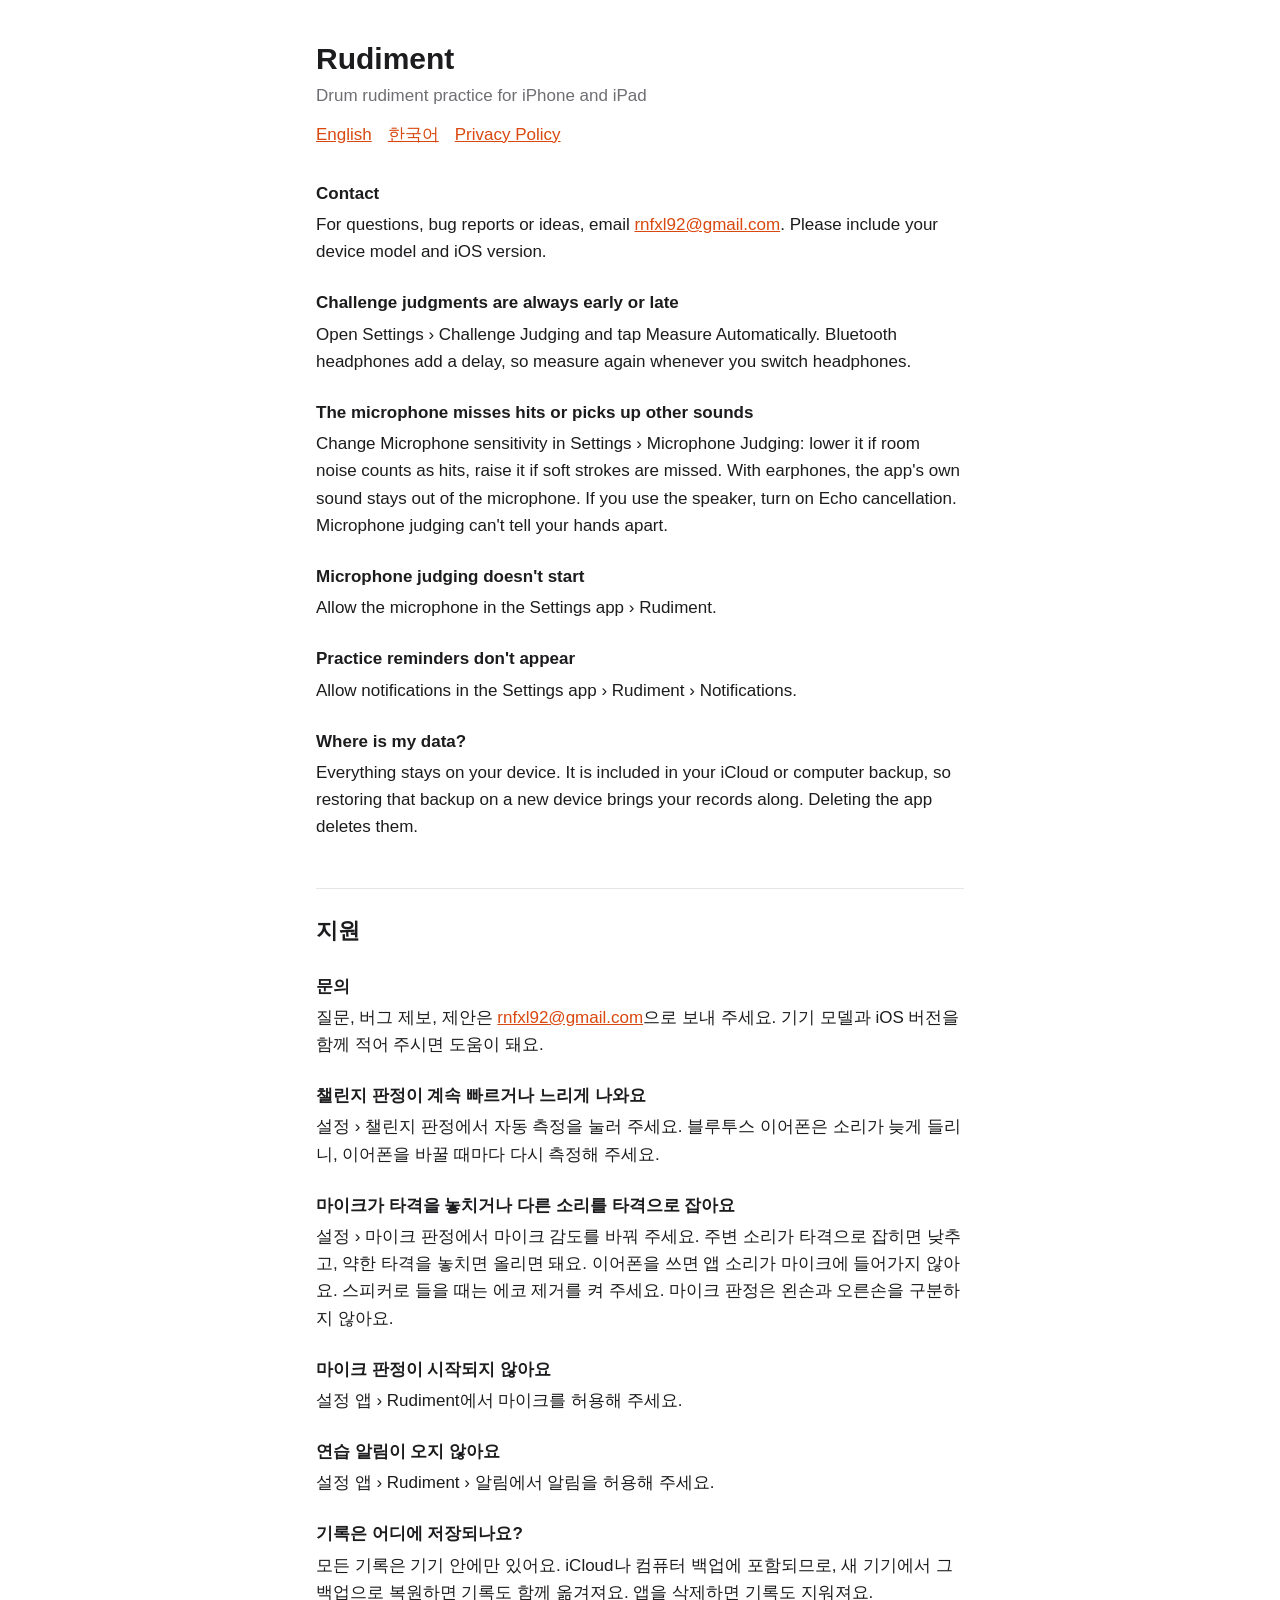
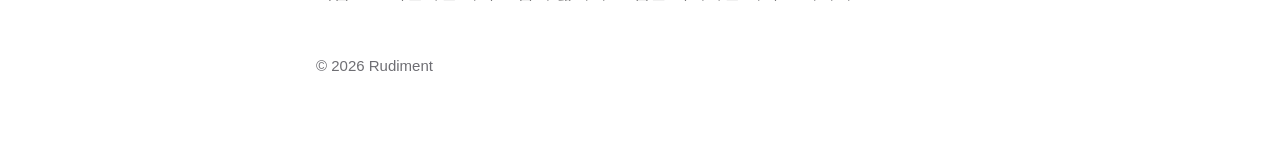
==== index.html @ a36a0d9f "Add the Rudiment support page and privacy policy Co-Authored-By: Claude Opus 5.5 <noreply@anthropic." ====
<!doctype html>
<html lang="en">
<head>
  <meta charset="utf-8">
  <meta name="viewport" content="width=device-width, initial-scale=1">
  <title>Rudiment Support</title>
  <link rel="stylesheet" href="style.css">
</head>
<body>
<main>
  <header>
    <h1>Rudiment</h1>
    <p class="muted">Drum rudiment practice for iPhone and iPad</p>
    <nav><a href="#en">English</a><a href="#ko" lang="ko">한국어</a><a href="privacy.html">Privacy Policy</a></nav>
  </header>

  <section id="en">
    <h3>Contact</h3>
    <p>For questions, bug reports or ideas, email <a href="mailto:rnfxl92@gmail.com">rnfxl92@gmail.com</a>. Please include your device model and iOS version.</p>

    <h3>Challenge judgments are always early or late</h3>
    <p>Open Settings › Challenge Judging and tap Measure Automatically. Bluetooth headphones add a delay, so measure again whenever you switch headphones.</p>

    <h3>The microphone misses hits or picks up other sounds</h3>
    <p>Change Microphone sensitivity in Settings › Microphone Judging: lower it if room noise counts as hits, raise it if soft strokes are missed. With earphones, the app's own sound stays out of the microphone. If you use the speaker, turn on Echo cancellation. Microphone judging can't tell your hands apart.</p>

    <h3>Microphone judging doesn't start</h3>
    <p>Allow the microphone in the Settings app › Rudiment.</p>

    <h3>Practice reminders don't appear</h3>
    <p>Allow notifications in the Settings app › Rudiment › Notifications.</p>

    <h3>Where is my data?</h3>
    <p>Everything stays on your device. It is included in your iCloud or computer backup, so restoring that backup on a new device brings your records along. Deleting the app deletes them.</p>
  </section>

  <section id="ko" lang="ko">
    <h2>지원</h2>

    <h3>문의</h3>
    <p>질문, 버그 제보, 제안은 <a href="mailto:rnfxl92@gmail.com">rnfxl92@gmail.com</a>으로 보내 주세요. 기기 모델과 iOS 버전을 함께 적어 주시면 도움이 돼요.</p>

    <h3>챌린지 판정이 계속 빠르거나 느리게 나와요</h3>
    <p>설정 › 챌린지 판정에서 자동 측정을 눌러 주세요. 블루투스 이어폰은 소리가 늦게 들리니, 이어폰을 바꿀 때마다 다시 측정해 주세요.</p>

    <h3>마이크가 타격을 놓치거나 다른 소리를 타격으로 잡아요</h3>
    <p>설정 › 마이크 판정에서 마이크 감도를 바꿔 주세요. 주변 소리가 타격으로 잡히면 낮추고, 약한 타격을 놓치면 올리면 돼요. 이어폰을 쓰면 앱 소리가 마이크에 들어가지 않아요. 스피커로 들을 때는 에코 제거를 켜 주세요. 마이크 판정은 왼손과 오른손을 구분하지 않아요.</p>

    <h3>마이크 판정이 시작되지 않아요</h3>
    <p>설정 앱 › Rudiment에서 마이크를 허용해 주세요.</p>

    <h3>연습 알림이 오지 않아요</h3>
    <p>설정 앱 › Rudiment › 알림에서 알림을 허용해 주세요.</p>

    <h3>기록은 어디에 저장되나요?</h3>
    <p>모든 기록은 기기 안에만 있어요. iCloud나 컴퓨터 백업에 포함되므로, 새 기기에서 그 백업으로 복원하면 기록도 함께 옮겨져요. 앱을 삭제하면 기록도 지워져요.</p>
  </section>

  <footer>© 2026 Rudiment</footer>
</main>
</body>
</html>
---- style.css ----
:root {
  --bg: #ffffff;
  --text: #1c1c1e;
  --muted: #6e6e73;
  --line: #e5e5ea;
  --accent: #d9480f;
  color-scheme: light dark;
}

@media (prefers-color-scheme: dark) {
  :root {
    --bg: #111113;
    --text: #f2f2f7;
    --muted: #a1a1a6;
    --line: #2c2c2e;
    --accent: #ff8a4c;
  }
}

* { box-sizing: border-box; }

body {
  margin: 0;
  background: var(--bg);
  color: var(--text);
  font: 17px/1.6 -apple-system, BlinkMacSystemFont, "Apple SD Gothic Neo", "Segoe UI", sans-serif;
}

main {
  max-width: 680px;
  margin: 0 auto;
  padding: 40px 16px 64px;
}

header { margin-bottom: 32px; }
h1 { font-size: 30px; line-height: 1.25; margin: 0 0 4px; }
h2 { font-size: 22px; margin: 48px 0 8px; padding-top: 24px; border-top: 1px solid var(--line); }
h3 { font-size: 17px; margin: 24px 0 4px; }
p, ul { margin: 0 0 12px; }
ul { padding-left: 20px; }
a { color: var(--accent); }
.muted { color: var(--muted); }
nav a { margin-right: 16px; }
footer { margin-top: 48px; font-size: 15px; color: var(--muted); }
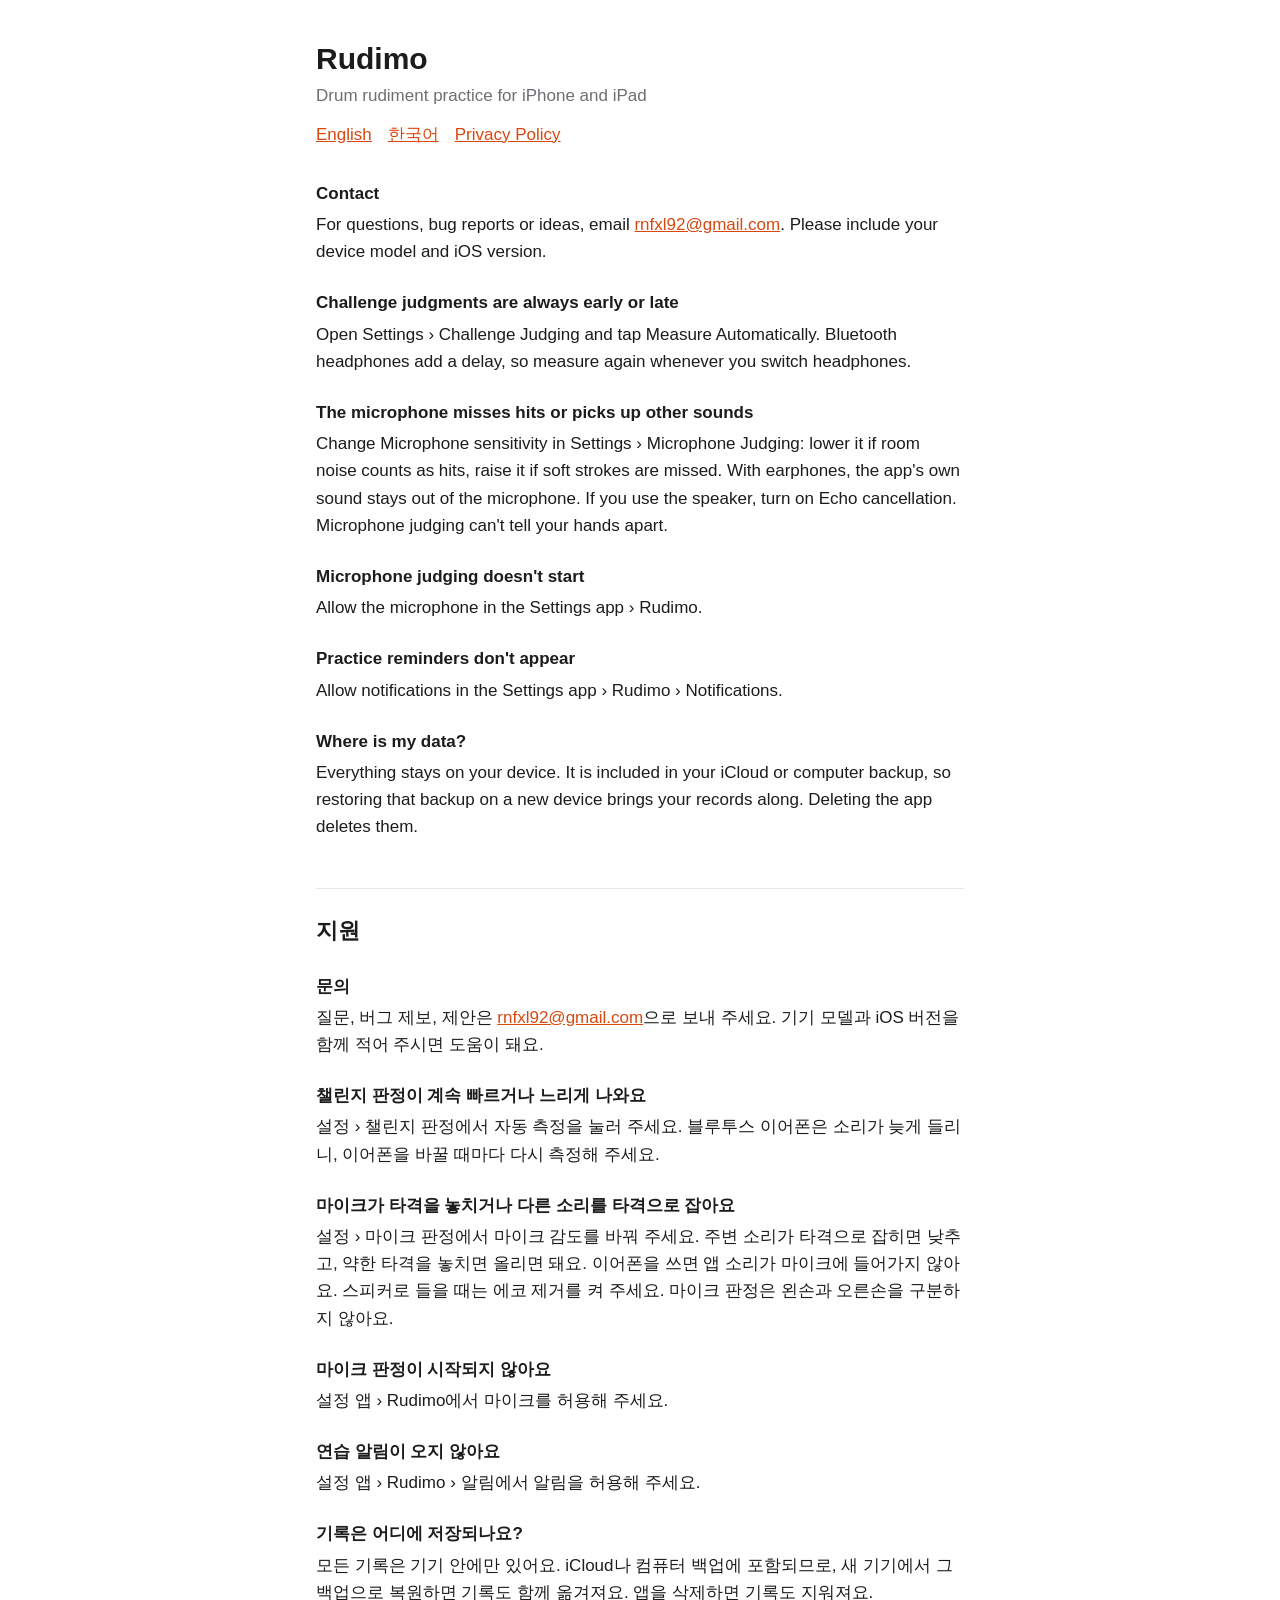
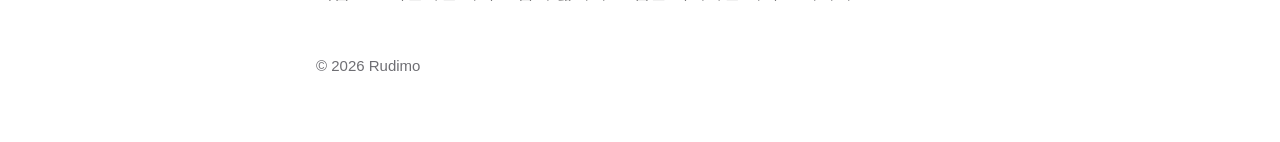
==== commit b5efac82: "Rename the app to Rudimo Co-Authored-By: Claude Opus 5.5 <noreply@anthropic.com>" ====
--- a/index.html
+++ b/index.html
@@ -3,13 +3,13 @@
 <head>
   <meta charset="utf-8">
   <meta name="viewport" content="width=device-width, initial-scale=1">
-  <title>Rudiment Support</title>
+  <title>Rudimo Support</title>
   <link rel="stylesheet" href="style.css">
 </head>
 <body>
 <main>
   <header>
-    <h1>Rudiment</h1>
+    <h1>Rudimo</h1>
     <p class="muted">Drum rudiment practice for iPhone and iPad</p>
     <nav><a href="#en">English</a><a href="#ko" lang="ko">한국어</a><a href="privacy.html">Privacy Policy</a></nav>
   </header>
@@ -25,10 +25,10 @@
     <p>Change Microphone sensitivity in Settings › Microphone Judging: lower it if room noise counts as hits, raise it if soft strokes are missed. With earphones, the app's own sound stays out of the microphone. If you use the speaker, turn on Echo cancellation. Microphone judging can't tell your hands apart.</p>
 
     <h3>Microphone judging doesn't start</h3>
-    <p>Allow the microphone in the Settings app › Rudiment.</p>
+    <p>Allow the microphone in the Settings app › Rudimo.</p>
 
     <h3>Practice reminders don't appear</h3>
-    <p>Allow notifications in the Settings app › Rudiment › Notifications.</p>
+    <p>Allow notifications in the Settings app › Rudimo › Notifications.</p>
 
     <h3>Where is my data?</h3>
     <p>Everything stays on your device. It is included in your iCloud or computer backup, so restoring that backup on a new device brings your records along. Deleting the app deletes them.</p>
@@ -47,16 +47,16 @@
     <p>설정 › 마이크 판정에서 마이크 감도를 바꿔 주세요. 주변 소리가 타격으로 잡히면 낮추고, 약한 타격을 놓치면 올리면 돼요. 이어폰을 쓰면 앱 소리가 마이크에 들어가지 않아요. 스피커로 들을 때는 에코 제거를 켜 주세요. 마이크 판정은 왼손과 오른손을 구분하지 않아요.</p>
 
     <h3>마이크 판정이 시작되지 않아요</h3>
-    <p>설정 앱 › Rudiment에서 마이크를 허용해 주세요.</p>
+    <p>설정 앱 › Rudimo에서 마이크를 허용해 주세요.</p>
 
     <h3>연습 알림이 오지 않아요</h3>
-    <p>설정 앱 › Rudiment › 알림에서 알림을 허용해 주세요.</p>
+    <p>설정 앱 › Rudimo › 알림에서 알림을 허용해 주세요.</p>
 
     <h3>기록은 어디에 저장되나요?</h3>
     <p>모든 기록은 기기 안에만 있어요. iCloud나 컴퓨터 백업에 포함되므로, 새 기기에서 그 백업으로 복원하면 기록도 함께 옮겨져요. 앱을 삭제하면 기록도 지워져요.</p>
   </section>
 
-  <footer>© 2026 Rudiment</footer>
+  <footer>© 2026 Rudimo</footer>
 </main>
 </body>
 </html>
